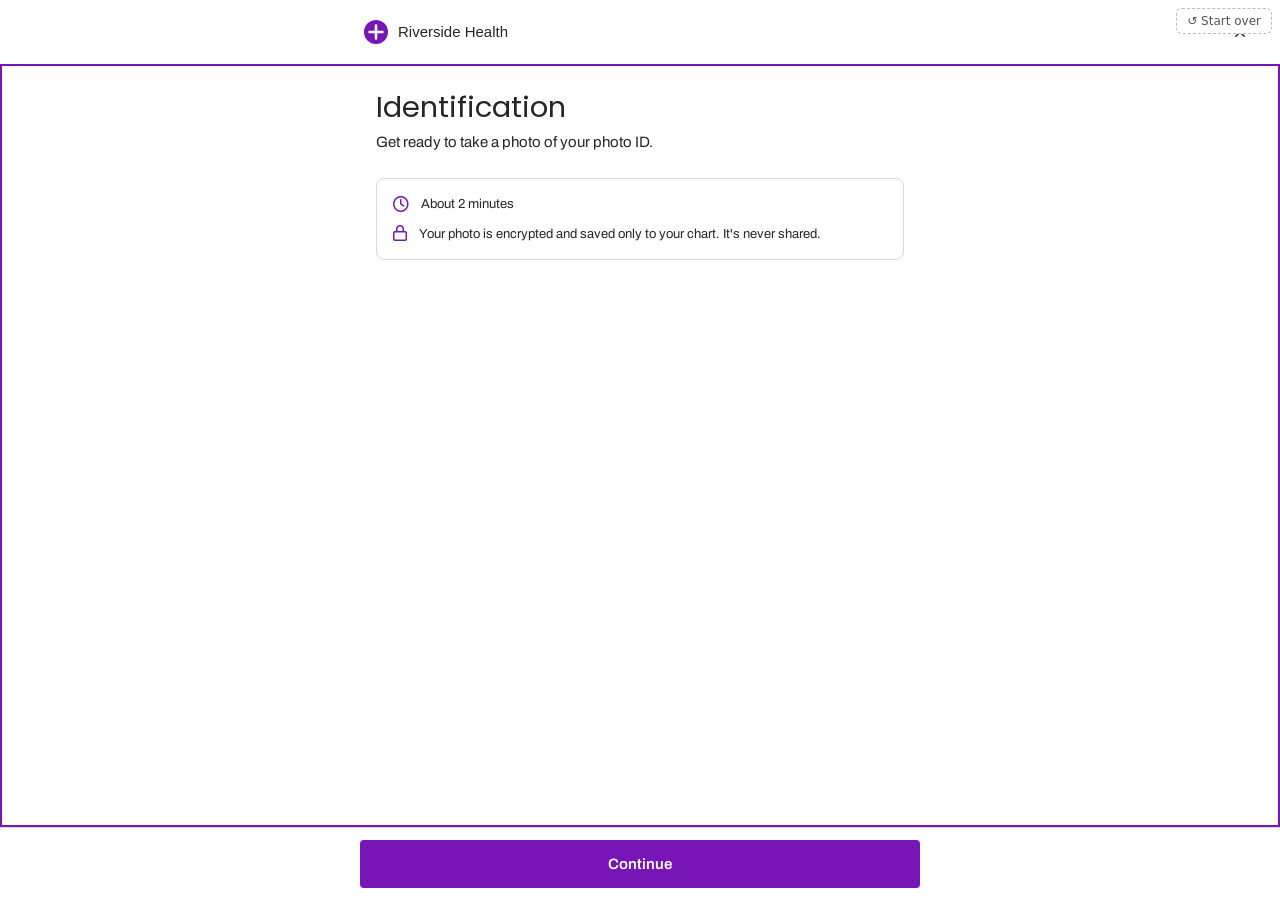
==== index.html @ 296e73ac "TM-485 photo-ID capture demo (sim controls enabled)" ====
<!DOCTYPE html>
<html lang="en">
  <head>
    <meta charset="UTF-8" />
    <meta name="viewport" content="width=device-width, initial-scale=1.0" />
    <title>TM-485 — Photo ID Capture (demo)</title>
    <link rel="stylesheet" href="main.css" />
    <style>
      html, body { margin: 0; padding: 0; }
    </style>
  </head>
  <body>
    <div id="root"></div>
    <script src="main.js"></script>
  </body>
</html>
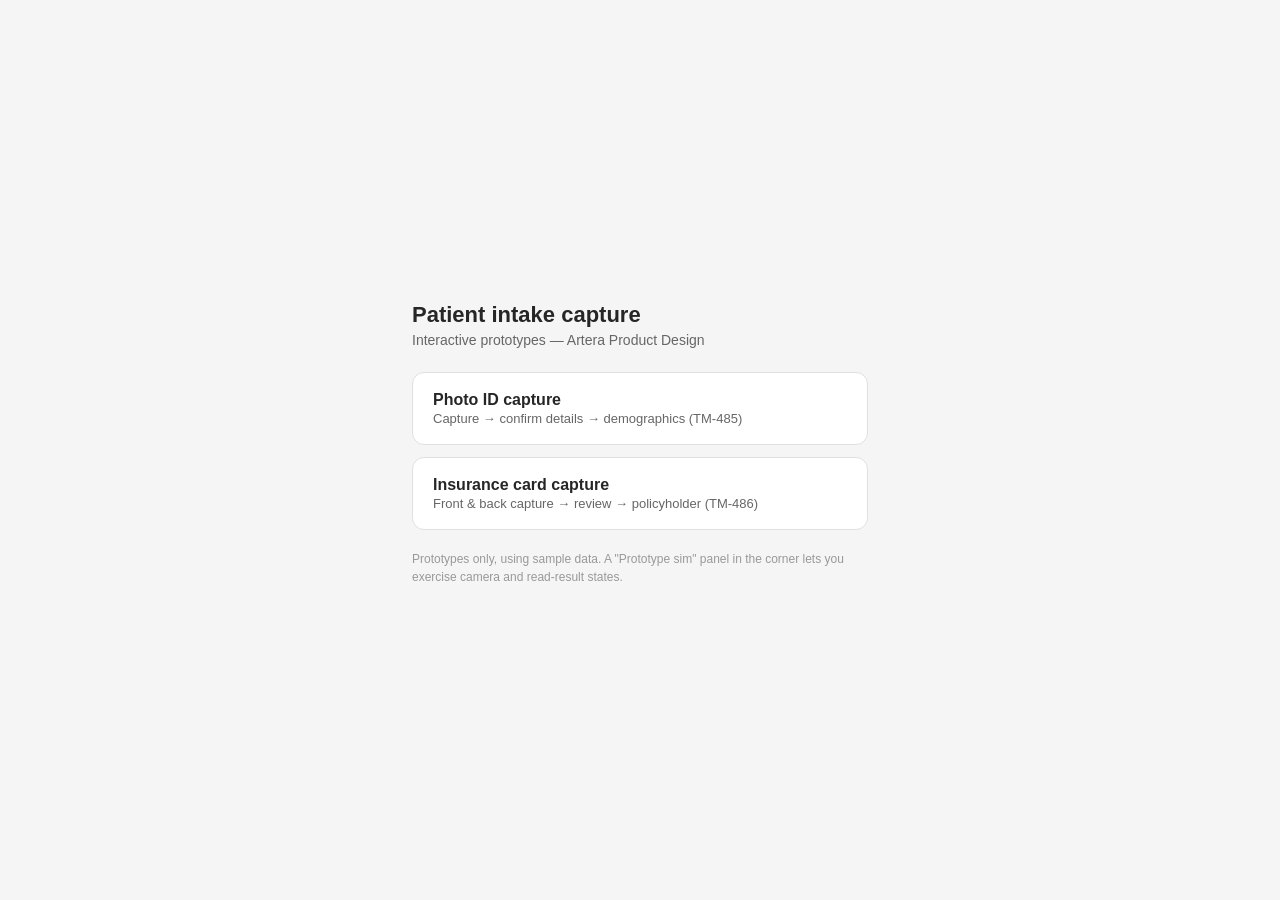
==== commit 3e3dba9f: "Update demo: both prototypes (Photo ID + Insurance) with landing page - Photo ID now includes the de" ====
--- a/index.html
+++ b/index.html
@@ -1,16 +1,29 @@
-<!DOCTYPE html>
+<!doctype html>
 <html lang="en">
-  <head>
-    <meta charset="UTF-8" />
-    <meta name="viewport" content="width=device-width, initial-scale=1.0" />
-    <title>TM-485 — Photo ID Capture (demo)</title>
-    <link rel="stylesheet" href="main.css" />
-    <style>
-      html, body { margin: 0; padding: 0; }
-    </style>
-  </head>
-  <body>
-    <div id="root"></div>
-    <script src="main.js"></script>
-  </body>
+<head>
+<meta charset="utf-8"/>
+<meta name="viewport" content="width=device-width, initial-scale=1"/>
+<title>Patient intake capture — Artera prototypes</title>
+<style>
+  :root{font-family:-apple-system,BlinkMacSystemFont,"Segoe UI",Roboto,sans-serif}
+  body{margin:0;min-height:100vh;display:flex;align-items:center;justify-content:center;background:#f5f5f5;color:#262626}
+  .wrap{max-width:520px;padding:32px;width:100%;box-sizing:border-box}
+  h1{font-size:22px;margin:0 0 4px}
+  p.sub{margin:0 0 24px;color:#666;font-size:14px}
+  a.card{display:block;text-decoration:none;color:inherit;background:#fff;border:1px solid #e0e0e0;border-radius:12px;padding:18px 20px;margin-bottom:12px;transition:box-shadow .15s,border-color .15s}
+  a.card:hover{border-color:#ED4724;box-shadow:0 2px 12px rgba(0,0,0,.08)}
+  .t{font-weight:600;font-size:16px}
+  .d{color:#666;font-size:13px;margin-top:2px}
+  .note{margin-top:20px;color:#999;font-size:12px;line-height:1.5}
+</style>
+</head>
+<body>
+  <div class="wrap">
+    <h1>Patient intake capture</h1>
+    <p class="sub">Interactive prototypes — Artera Product Design</p>
+    <a class="card" href="photo-id/"><div class="t">Photo ID capture</div><div class="d">Capture &rarr; confirm details &rarr; demographics (TM-485)</div></a>
+    <a class="card" href="insurance/"><div class="t">Insurance card capture</div><div class="d">Front &amp; back capture &rarr; review &rarr; policyholder (TM-486)</div></a>
+    <p class="note">Prototypes only, using sample data. A "Prototype sim" panel in the corner lets you exercise camera and read-result states.</p>
+  </div>
+</body>
 </html>
